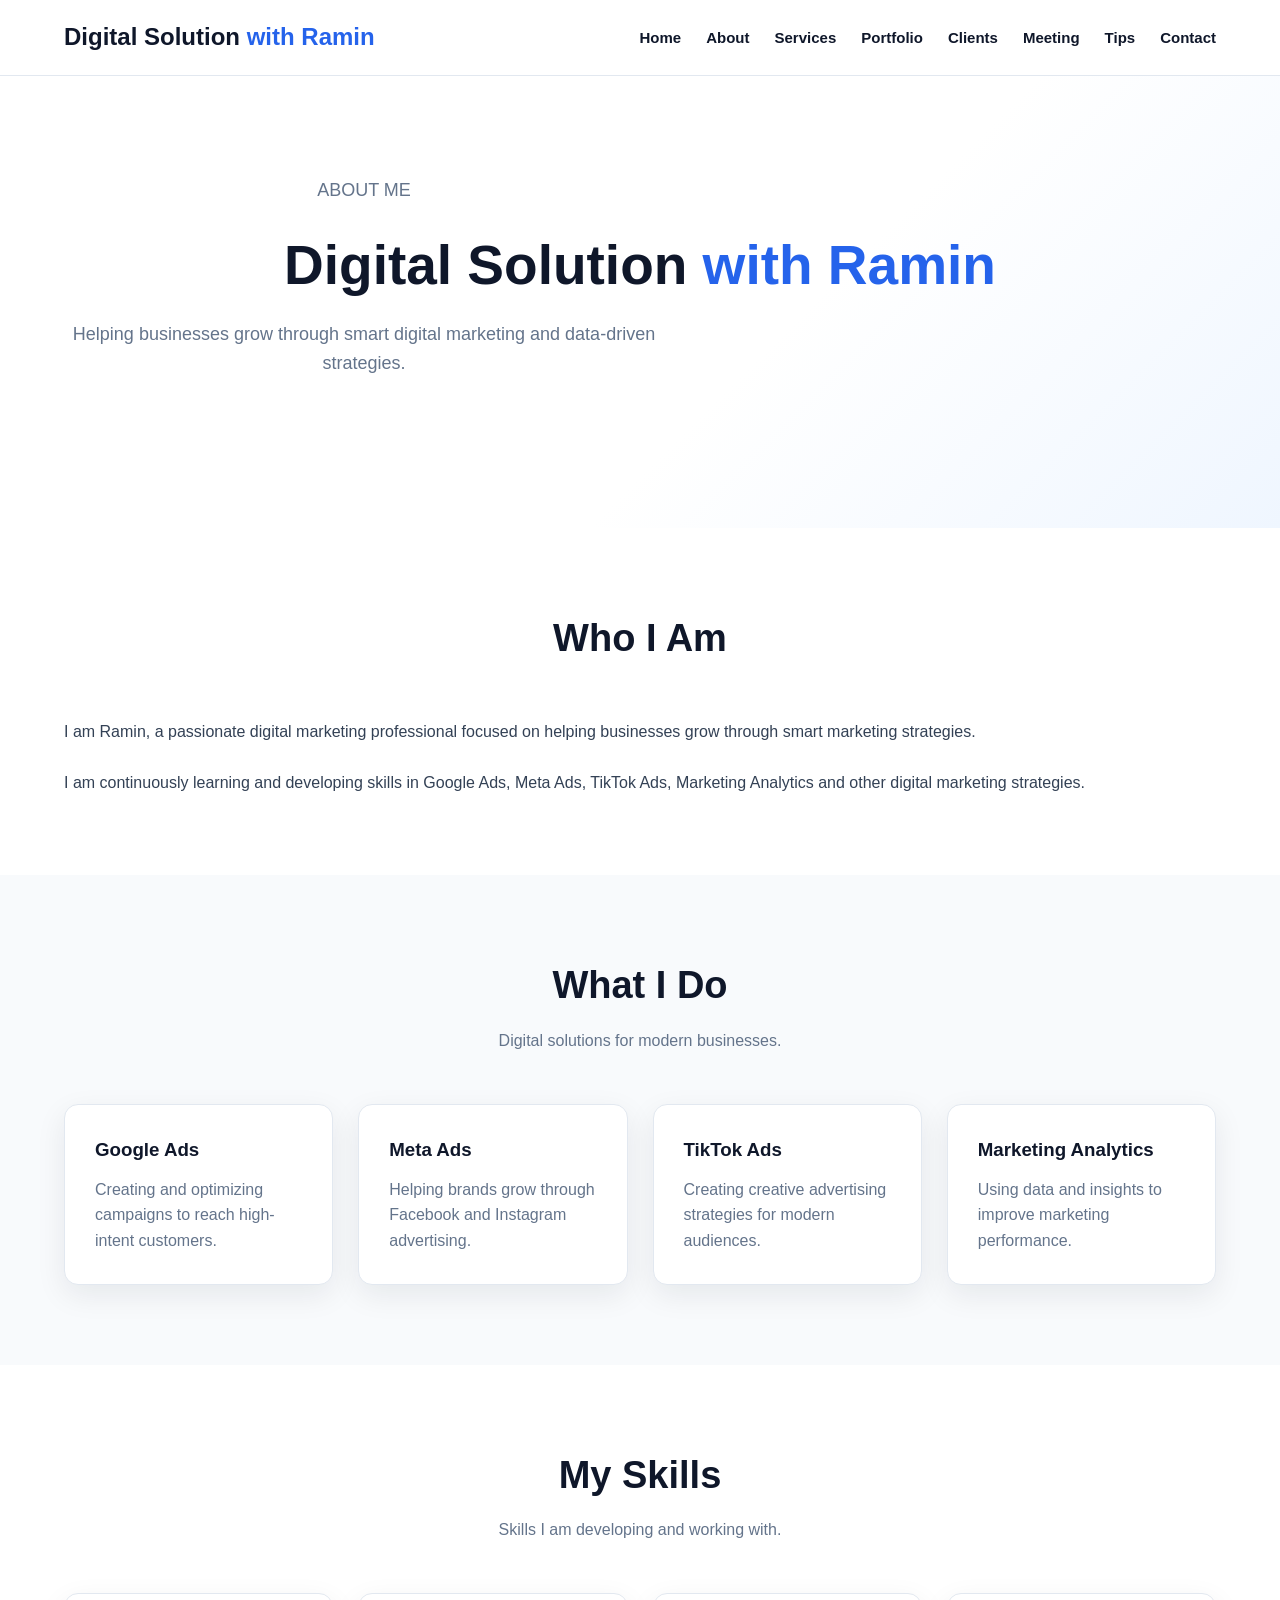
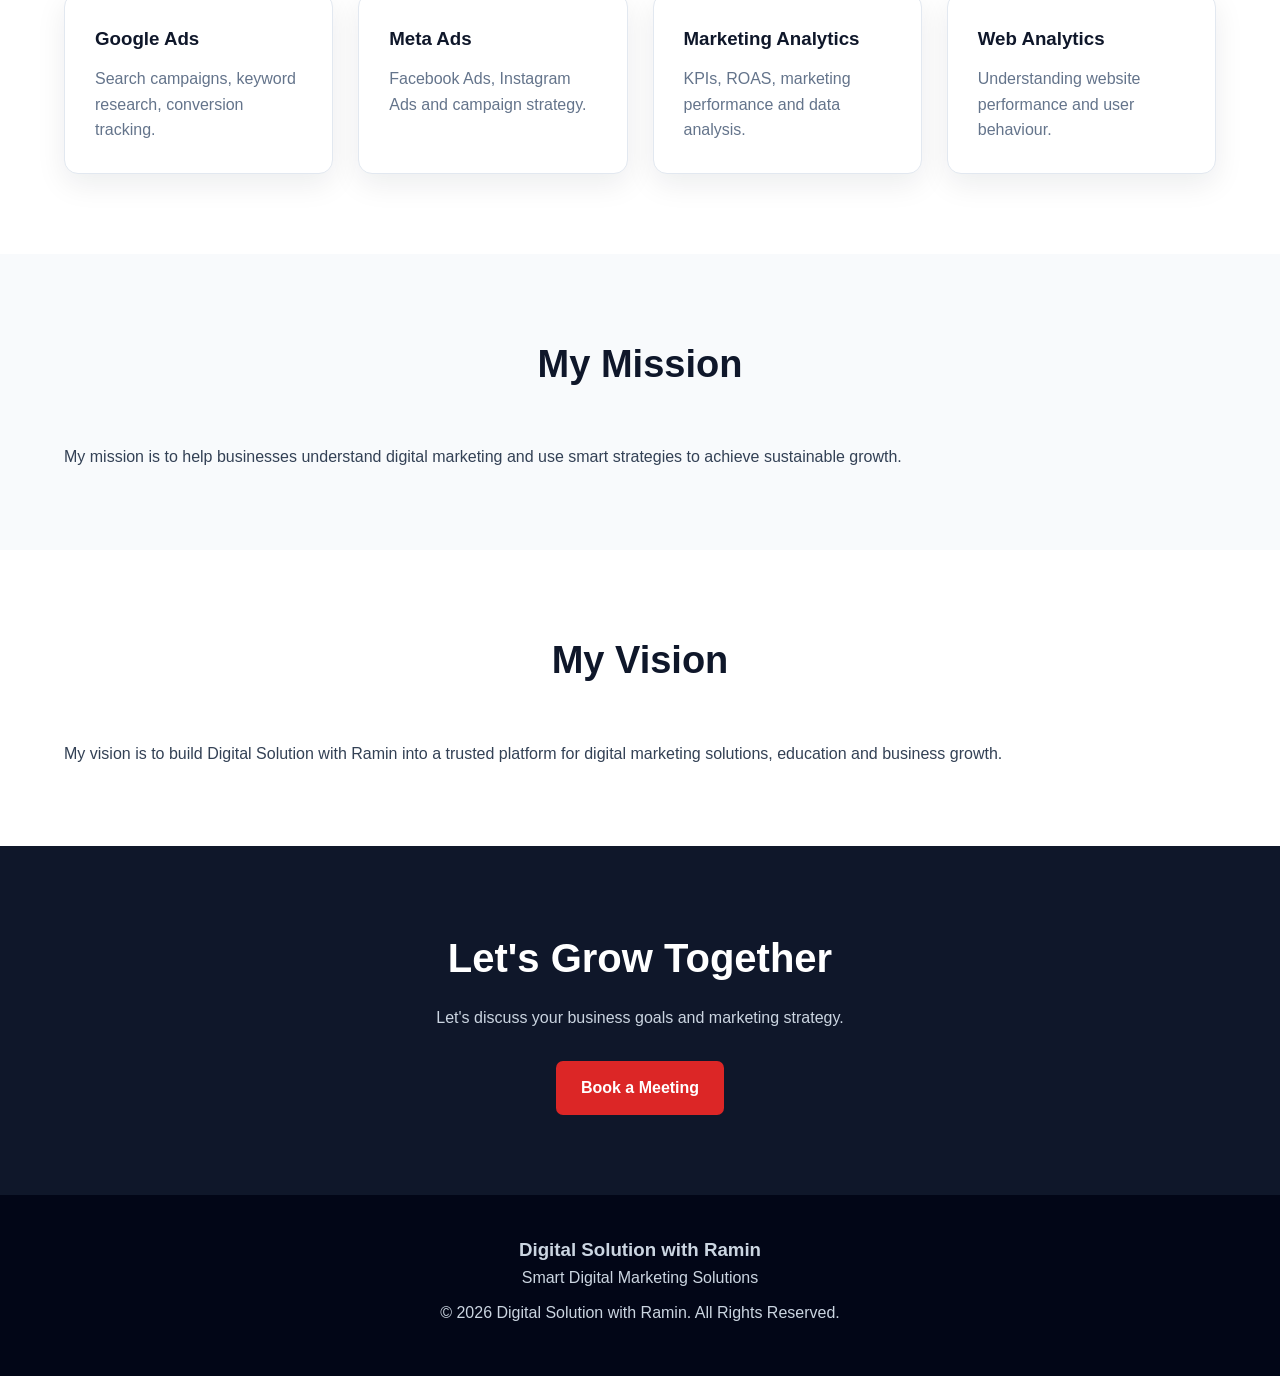
==== about.html @ 745210e9 "Create about.html" ====
<!DOCTYPE html>
<html lang="en">

<head>
    <meta charset="UTF-8">
    <meta name="viewport" content="width=device-width, initial-scale=1.0">

    <title>About | Digital Solution with Ramin</title>

    <link rel="stylesheet" href="css/style.css">
</head>

<body>

    <!-- HEADER -->

    <header>

        <div class="container navbar">

            <div class="logo">
                Digital Solution <span>with Ramin</span>
            </div>

            <nav>

                <ul class="nav-links">

                    <li>
                        <a href="index.html">Home</a>
                    </li>

                    <li>
                        <a href="about.html">About</a>
                    </li>

                    <li>
                        <a href="services.html">Services</a>
                    </li>

                    <li>
                        <a href="portfolio.html">Portfolio</a>
                    </li>

                    <li>
                        <a href="clients.html">Clients</a>
                    </li>

                    <li>
                        <a href="meeting.html">Meeting</a>
                    </li>

                    <li>
                        <a href="marketing-tips.html">Tips</a>
                    </li>

                    <li>
                        <a href="contact.html">Contact</a>
                    </li>

                </ul>

            </nav>

        </div>

    </header>


    <!-- PAGE HERO -->

    <section class="hero">

        <div class="container">

            <div class="section-title">

                <p>ABOUT ME</p>

                <h1>
                    Digital Solution
                    <span>with Ramin</span>
                </h1>

                <p>
                    Helping businesses grow through
                    smart digital marketing and
                    data-driven strategies.
                </p>

            </div>

        </div>

    </section>


    <!-- WHO I AM -->

    <section>

        <div class="container">

            <div class="section-title">

                <h2>Who I Am</h2>

            </div>

            <p>

                I am Ramin, a passionate digital marketing
                professional focused on helping businesses
                grow through smart marketing strategies.

            </p>

            <br>

            <p>

                I am continuously learning and developing
                skills in Google Ads, Meta Ads, TikTok Ads,
                Marketing Analytics and other digital
                marketing strategies.

            </p>

        </div>

    </section>


    <!-- WHAT I DO -->

    <section class="services">

        <div class="container">

            <div class="section-title">

                <h2>What I Do</h2>

                <p>
                    Digital solutions for modern businesses.
                </p>

            </div>


            <div class="services-grid">

                <div class="service-card">

                    <h3>Google Ads</h3>

                    <p>

                        Creating and optimizing
                        campaigns to reach
                        high-intent customers.

                    </p>

                </div>


                <div class="service-card">

                    <h3>Meta Ads</h3>

                    <p>

                        Helping brands grow through
                        Facebook and Instagram
                        advertising.

                    </p>

                </div>


                <div class="service-card">

                    <h3>TikTok Ads</h3>

                    <p>

                        Creating creative advertising
                        strategies for modern
                        audiences.

                    </p>

                </div>


                <div class="service-card">

                    <h3>Marketing Analytics</h3>

                    <p>

                        Using data and insights
                        to improve marketing
                        performance.

                    </p>

                </div>

            </div>

        </div>

    </section>


    <!-- SKILLS -->

    <section>

        <div class="container">

            <div class="section-title">

                <h2>My Skills</h2>

                <p>
                    Skills I am developing
                    and working with.
                </p>

            </div>


            <div class="services-grid">

                <div class="service-card">

                    <h3>Google Ads</h3>

                    <p>
                        Search campaigns,
                        keyword research,
                        conversion tracking.
                    </p>

                </div>


                <div class="service-card">

                    <h3>Meta Ads</h3>

                    <p>
                        Facebook Ads,
                        Instagram Ads
                        and campaign strategy.
                    </p>

                </div>


                <div class="service-card">

                    <h3>Marketing Analytics</h3>

                    <p>
                        KPIs, ROAS,
                        marketing performance
                        and data analysis.
                    </p>

                </div>


                <div class="service-card">

                    <h3>Web Analytics</h3>

                    <p>
                        Understanding website
                        performance and
                        user behaviour.
                    </p>

                </div>

            </div>

        </div>

    </section>


    <!-- MISSION -->

    <section class="tips">

        <div class="container">

            <div class="section-title">

                <h2>My Mission</h2>

            </div>

            <p>

                My mission is to help businesses
                understand digital marketing and
                use smart strategies to achieve
                sustainable growth.

            </p>

        </div>

    </section>


    <!-- VISION -->

    <section>

        <div class="container">

            <div class="section-title">

                <h2>My Vision</h2>

            </div>

            <p>

                My vision is to build Digital Solution
                with Ramin into a trusted platform
                for digital marketing solutions,
                education and business growth.

            </p>

        </div>

    </section>


    <!-- CTA -->

    <section class="meeting">

        <div class="container">

            <h2>
                Let's Grow Together
            </h2>

            <p>

                Let's discuss your business
                goals and marketing strategy.

            </p>

            <a href="meeting.html"
               class="btn btn-red">

                Book a Meeting

            </a>

        </div>

    </section>


    <!-- FOOTER -->

    <footer>

        <div class="container">

            <h3>
                Digital Solution with Ramin
            </h3>

            <p>
                Smart Digital Marketing Solutions
            </p>

            <p>
                © 2026 Digital Solution with Ramin.
                All Rights Reserved.
            </p>

        </div>

    </footer>

</body>

</html>
---- css/style.css ----
:root {
    --primary: #2563eb;
    --primary-dark: #1d4ed8;
    --accent: #dc2626;
    --navy: #0f172a;
    --text: #334155;
    --light: #f8fafc;
    --white: #ffffff;
    --border: #e2e8f0;
    --shadow: 0 10px 30px rgba(15, 23, 42, 0.08);
}

* {
    margin: 0;
    padding: 0;
    box-sizing: border-box;
}

html {
    scroll-behavior: smooth;
}

body {
    font-family: Arial, Helvetica, sans-serif;
    color: var(--text);
    background: var(--white);
    line-height: 1.6;
}

a {
    text-decoration: none;
    color: inherit;
}

img {
    max-width: 100%;
    display: block;
}

/* Container */

.container {
    width: 90%;
    max-width: 1200px;
    margin: auto;
}

/* Header */

header {
    background: var(--white);
    border-bottom: 1px solid var(--border);
    position: sticky;
    top: 0;
    z-index: 1000;
}

.navbar {
    min-height: 75px;
    display: flex;
    align-items: center;
    justify-content: space-between;
}

.logo {
    font-size: 24px;
    font-weight: 800;
    color: var(--navy);
}

.logo span {
    color: var(--primary);
}

.nav-links {
    display: flex;
    gap: 25px;
    list-style: none;
}

.nav-links a {
    font-size: 15px;
    font-weight: 600;
    color: var(--navy);
    transition: 0.3s;
}

.nav-links a:hover {
    color: var(--primary);
}

/* Hero */

.hero {
    padding: 100px 0;
    background: linear-gradient(135deg, #ffffff 60%, #eff6ff);
}

.hero-content {
    display: grid;
    grid-template-columns: 1fr 1fr;
    gap: 60px;
    align-items: center;
}

.hero h1 {
    font-size: 55px;
    line-height: 1.1;
    color: var(--navy);
    margin-bottom: 25px;
}

.hero h1 span {
    color: var(--primary);
}

.hero p {
    font-size: 18px;
    color: #64748b;
    margin-bottom: 30px;
    max-width: 600px;
}

.hero-buttons {
    display: flex;
    gap: 15px;
    flex-wrap: wrap;
}

.btn {
    display: inline-block;
    padding: 14px 25px;
    border-radius: 7px;
    font-weight: 700;
    transition: 0.3s;
}

.btn-primary {
    background: var(--primary);
    color: var(--white);
}

.btn-primary:hover {
    background: var(--primary-dark);
    transform: translateY(-2px);
}

.btn-red {
    background: var(--accent);
    color: var(--white);
}

.btn-red:hover {
    transform: translateY(-2px);
}

.hero-image {
    min-height: 350px;
    border-radius: 20px;
    background: #e0ecff;
    display: flex;
    align-items: center;
    justify-content: center;
    color: var(--primary);
    font-weight: 700;
}

/* Sections */

section {
    padding: 80px 0;
}

.section-title {
    text-align: center;
    margin-bottom: 50px;
}

.section-title h2 {
    font-size: 38px;
    color: var(--navy);
    margin-bottom: 12px;
}

.section-title p {
    color: #64748b;
}

/* Services */

.services {
    background: var(--light);
}

.services-grid {
    display: grid;
    grid-template-columns: repeat(4, 1fr);
    gap: 25px;
}

.service-card {
    background: var(--white);
    padding: 30px;
    border-radius: 14px;
    border: 1px solid var(--border);
    box-shadow: var(--shadow);
    transition: 0.3s;
}

.service-card:hover {
    transform: translateY(-7px);
}

.service-card h3 {
    color: var(--navy);
    margin-bottom: 12px;
}

.service-card p {
    color: #64748b;
}

/* Portfolio */

.portfolio-grid {
    display: grid;
    grid-template-columns: repeat(3, 1fr);
    gap: 25px;
}

.portfolio-card {
    border-radius: 14px;
    overflow: hidden;
    border: 1px solid var(--border);
    background: var(--white);
    box-shadow: var(--shadow);
}

.portfolio-image {
    height: 220px;
    background: #dbeafe;
    display: flex;
    align-items: center;
    justify-content: center;
    color: var(--primary);
    font-weight: 700;
}

.portfolio-info {
    padding: 25px;
}

.portfolio-info h3 {
    color: var(--navy);
    margin-bottom: 10px;
}

/* Marketing Tips */

.tips {
    background: var(--light);
}

.tips-grid {
    display: grid;
    grid-template-columns: repeat(3, 1fr);
    gap: 25px;
}

.tip-card {
    background: var(--white);
    padding: 25px;
    border-radius: 14px;
    border: 1px solid var(--border);
}

.tip-card h3 {
    color: var(--navy);
    margin-bottom: 10px;
}

/* Meeting CTA */

.meeting {
    background: var(--navy);
    color: var(--white);
    text-align: center;
}

.meeting h2 {
    font-size: 40px;
    margin-bottom: 15px;
}

.meeting p {
    max-width: 650px;
    margin: 0 auto 30px;
    color: #cbd5e1;
}

/* Footer */

footer {
    background: #020617;
    color: #cbd5e1;
    padding: 40px 0;
    text-align: center;
}

footer p {
    margin-bottom: 10px;
}

.footer-links {
    display: flex;
    justify-content: center;
    gap: 20px;
    flex-wrap: wrap;
}

.footer-links a:hover {
    color: var(--white);
}

/* Mobile */

@media (max-width: 900px) {

    .hero-content {
        grid-template-columns: 1fr;
    }

    .hero h1 {
        font-size: 42px;
    }

    .services-grid {
        grid-template-columns: repeat(2, 1fr);
    }

    .portfolio-grid {
        grid-template-columns: repeat(2, 1fr);
    }

    .tips-grid {
        grid-template-columns: repeat(2, 1fr);
    }

    .nav-links {
        gap: 12px;
        flex-wrap: wrap;
    }
}

@media (max-width: 600px) {

    .navbar {
        flex-direction: column;
        padding: 15px 0;
        gap: 15px;
    }

    .nav-links {
        justify-content: center;
        gap: 10px;
    }

    .nav-links a {
        font-size: 13px;
    }

    .hero {
        padding: 70px 0;
    }

    .hero h1 {
        font-size: 36px;
    }

    .hero p {
        font-size: 16px;
    }

    .services-grid,
    .portfolio-grid,
    .tips-grid {
        grid-template-columns: 1fr;
    }

    section {
        padding: 60px 0;
    }

    .section-title h2 {
        font-size: 30px;
    }

    .meeting h2 {
        font-size: 30px;
    }
}
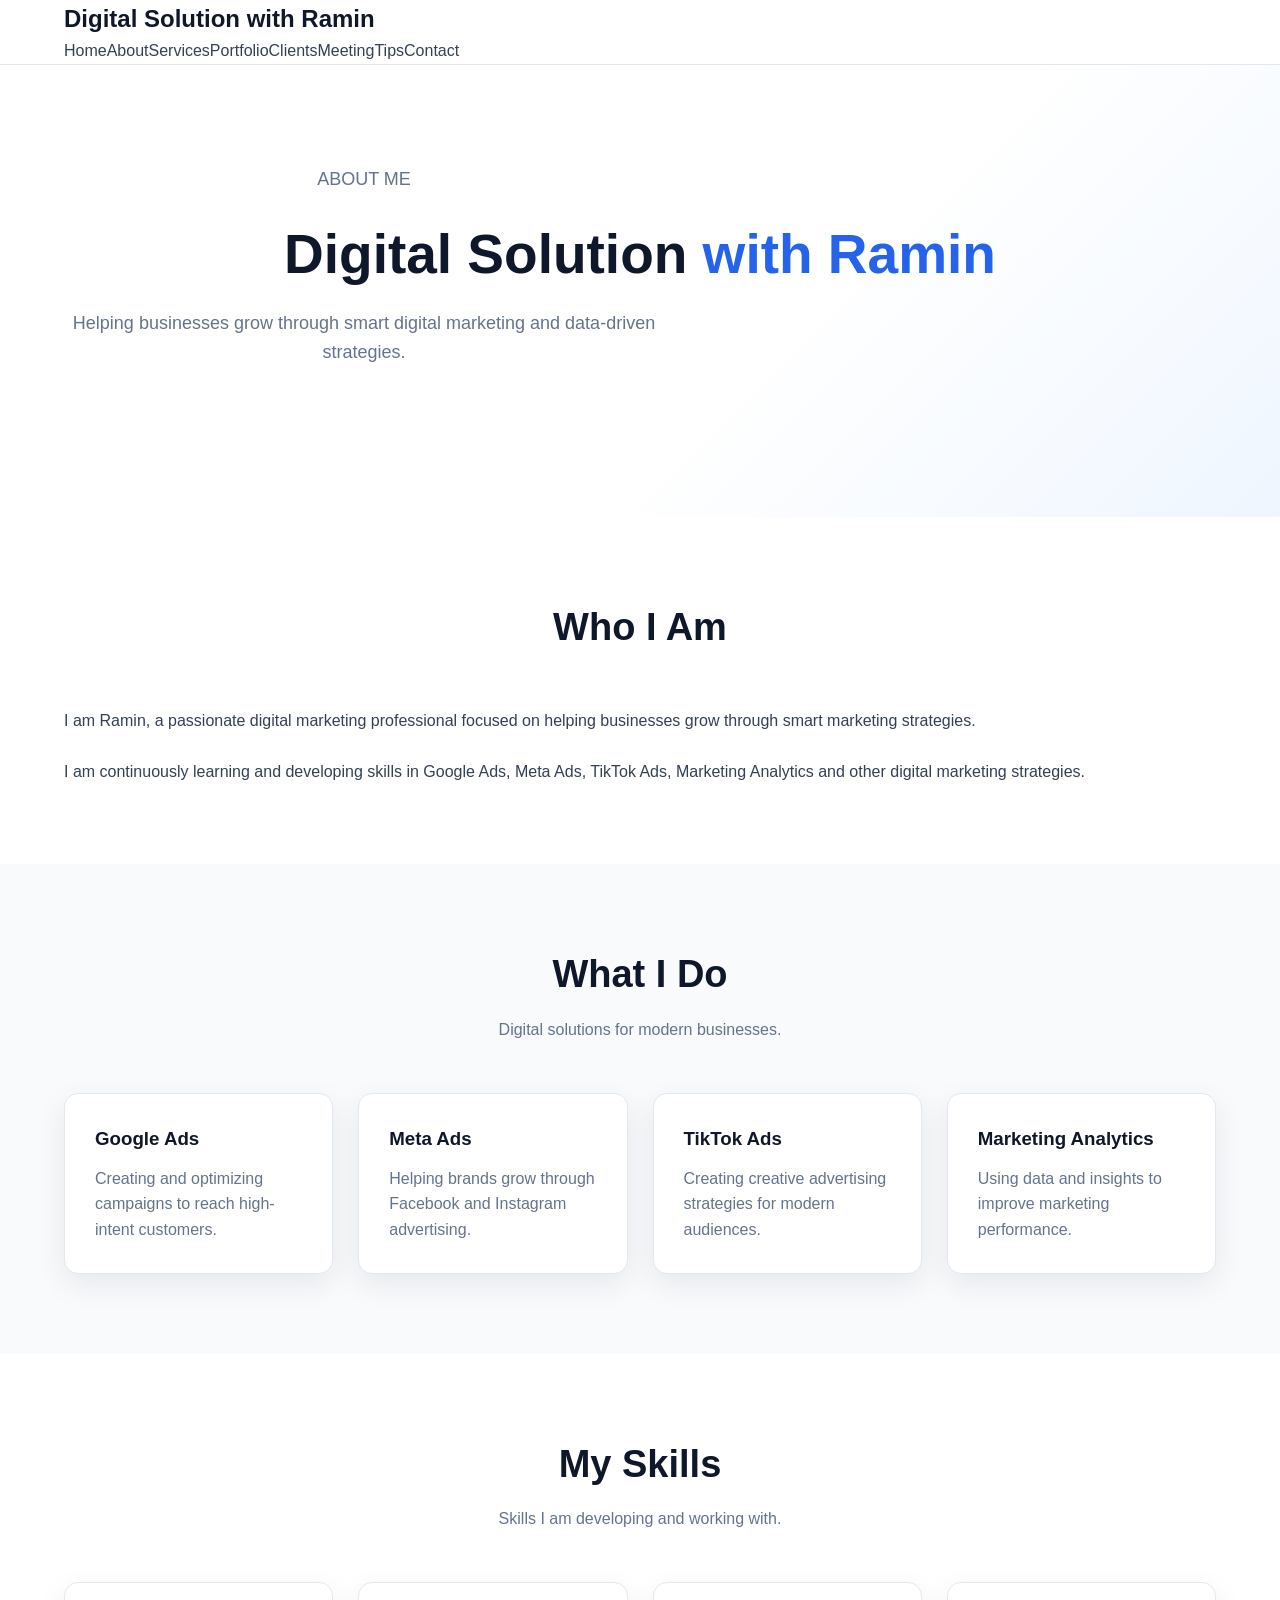
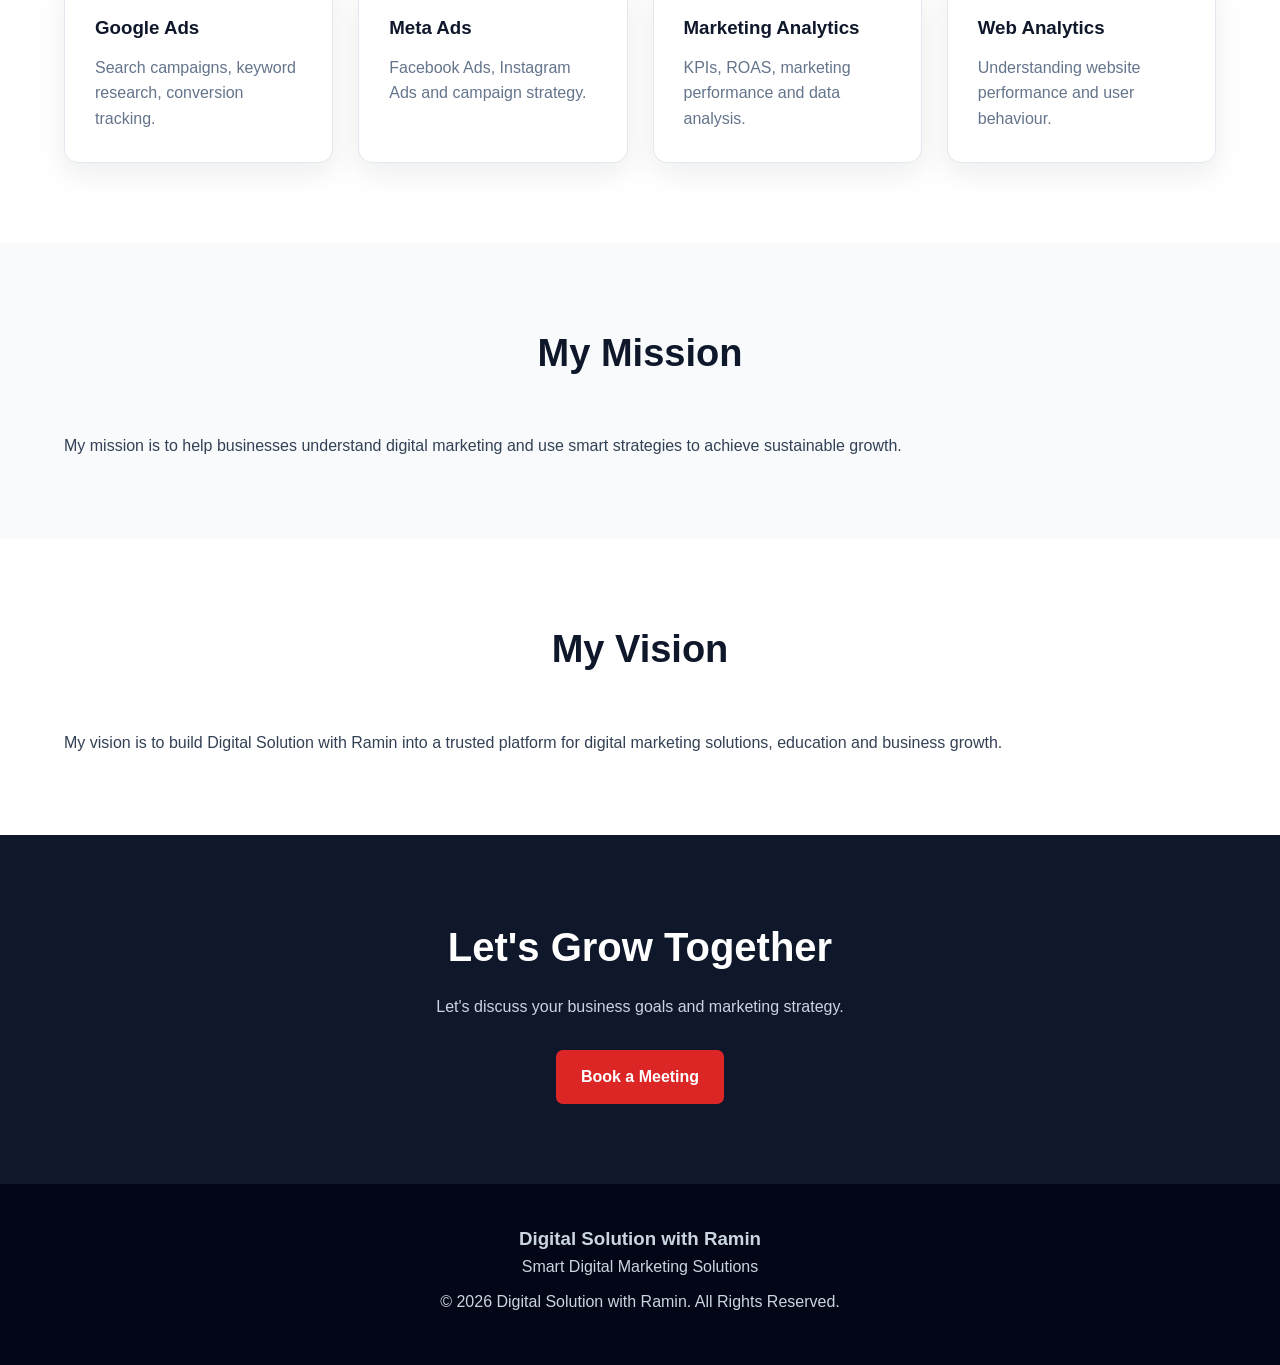
==== commit 505f52b5: "Update about.html" ====
--- a/about.html
+++ b/about.html
@@ -12,59 +12,48 @@
 
 <body>
 
-    <!-- HEADER -->
-
-    <header>
-
-        <div class="container navbar">
-
-            <div class="logo">
-                Digital Solution <span>with Ramin</span>
-            </div>
-
-            <nav>
-
-                <ul class="nav-links">
-
-                    <li>
-                        <a href="index.html">Home</a>
-                    </li>
-
-                    <li>
-                        <a href="about.html">About</a>
-                    </li>
-
-                    <li>
-                        <a href="services.html">Services</a>
-                    </li>
-
-                    <li>
-                        <a href="portfolio.html">Portfolio</a>
-                    </li>
-
-                    <li>
-                        <a href="clients.html">Clients</a>
-                    </li>
-
-                    <li>
-                        <a href="meeting.html">Meeting</a>
-                    </li>
-
-                    <li>
-                        <a href="marketing-tips.html">Tips</a>
-                    </li>
-
-                    <li>
-                        <a href="contact.html">Contact</a>
-                    </li>
-
-                </ul>
-
-            </nav>
-
-        </div>
-
-    </header>
+    <header class="header">
+
+    <div class="container nav-container">
+
+        <!-- LOGO -->
+        <a href="index.html" class="logo">
+            Digital Solution with Ramin
+        </a>
+
+        <!-- MOBILE MENU BUTTON -->
+        <button
+            class="menu-toggle"
+            onclick="toggleMenu()"
+            aria-label="Open Menu"
+        >
+            ☰
+        </button>
+
+        <!-- NAVIGATION -->
+        <nav class="nav" id="mainNav">
+
+            <a href="index.html">Home</a>
+
+            <a href="about.html">About</a>
+
+            <a href="services.html">Services</a>
+
+            <a href="portfolio.html">Portfolio</a>
+
+            <a href="clients.html">Clients</a>
+
+            <a href="meeting.html">Meeting</a>
+
+            <a href="marketing-tips.html">Tips</a>
+
+            <a href="contact.html">Contact</a>
+
+        </nav>
+
+    </div>
+
+</header>
 
 
     <!-- PAGE HERO -->
--- a/css/style.css
+++ b/css/style.css
@@ -399,3 +399,170 @@
         font-size: 30px;
     }
 }
+/* =========================================
+   MOBILE MENU - LESSON 13
+========================================= */
+
+@media (max-width: 768px) {
+
+    .nav-container {
+        flex-direction: column;
+        align-items: flex-start;
+        gap: 15px;
+    }
+
+    .logo {
+        font-size: 20px;
+    }
+
+    .nav {
+        width: 100%;
+        display: flex;
+        flex-wrap: wrap;
+        gap: 8px;
+    }
+
+    .nav a {
+        font-size: 14px;
+        padding: 8px 10px;
+    }
+
+    .hero {
+        padding: 70px 20px;
+    }
+
+    .hero h1 {
+        font-size: 36px;
+        line-height: 1.15;
+    }
+
+    .hero p {
+        font-size: 16px;
+    }
+
+    .section {
+        padding: 55px 20px;
+    }
+
+    .section-title h2 {
+        font-size: 28px;
+    }
+
+    .cards {
+        grid-template-columns: 1fr;
+    }
+
+    .card {
+        width: 100%;
+    }
+
+    .btn {
+        display: inline-block;
+        width: auto;
+    }
+
+}
+
+
+/* Smaller Phones */
+
+@media (max-width: 480px) {
+
+    .hero {
+        padding: 55px 16px;
+    }
+
+    .hero h1 {
+        font-size: 30px;
+    }
+
+    .hero p {
+        font-size: 15px;
+    }
+
+    .section {
+        padding: 45px 16px;
+    }
+
+    .section-title h2 {
+        font-size: 25px;
+    }
+
+    .nav {
+        gap: 5px;
+    }
+
+    .nav a {
+        font-size: 13px;
+        padding: 7px 8px;
+    }
+
+    .card {
+        padding: 20px;
+    }
+
+}
+/* =========================================
+   PROFESSIONAL HAMBURGER MENU
+========================================= */
+
+.menu-toggle {
+    display: none;
+    background: none;
+    border: none;
+    font-size: 30px;
+    cursor: pointer;
+}
+
+
+/* MOBILE */
+
+@media (max-width: 768px) {
+
+    .nav-container {
+        position: relative;
+        flex-direction: row;
+        justify-content: space-between;
+        align-items: center;
+    }
+
+    .menu-toggle {
+        display: block;
+    }
+
+    .nav {
+        display: none;
+        position: absolute;
+        top: 100%;
+        left: 0;
+        width: 100%;
+        flex-direction: column;
+        padding: 15px;
+        background: var(--white);
+        border-top: 1px solid var(--border);
+        box-shadow: 0 10px 25px rgba(0, 0, 0, 0.08);
+        z-index: 1000;
+    }
+
+    .nav.active {
+        display: flex;
+    }
+
+    .nav a {
+        width: 100%;
+        padding: 12px 15px;
+        border-bottom: 1px solid var(--border);
+    }
+
+}
+
+
+/* DESKTOP */
+
+@media (min-width: 769px) {
+
+    .nav {
+        display: flex !important;
+    }
+
+}
